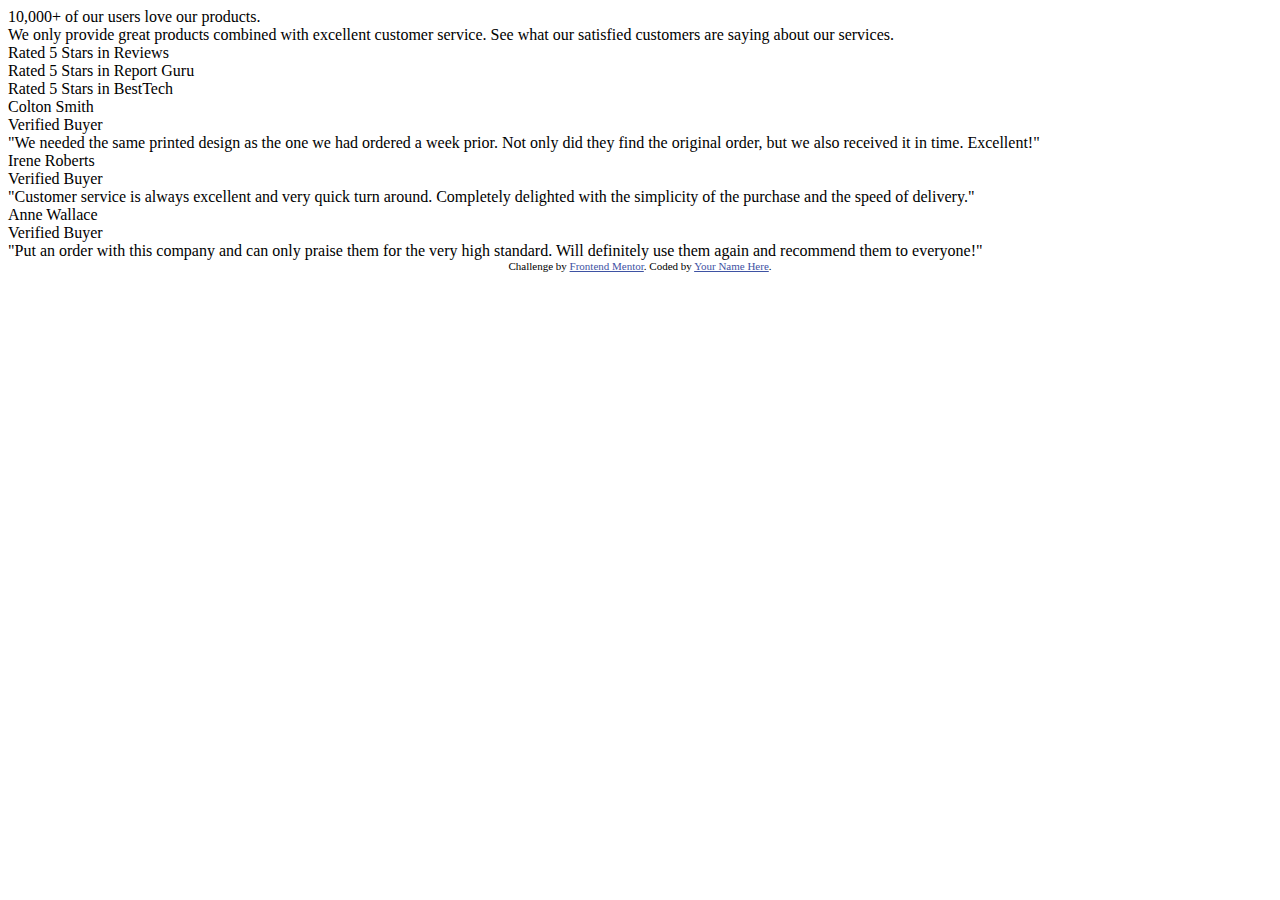
==== social-proof-section/index.html @ 5e395da5 "markup done" ====
<!DOCTYPE html>
<html lang="en">

<head>
  <meta charset="UTF-8" />
  <meta name="viewport" content="width=device-width, initial-scale=1.0" />
  <!-- displays site properly based on user's device -->

  <link rel="icon" type="image/png" sizes="32x32" href="./images/favicon-32x32.png" />
  <link rel="stylesheet" href="./main.css">

  <title>Frontend Mentor | Social proof section</title>

  <!-- Feel free to remove these styles or customise in your own stylesheet 👍 -->
  <style>
    .attribution {
      font-size: 11px;
      text-align: center;
    }

    .attribution a {
      color: hsl(228, 45%, 44%);
    }
  </style>
</head>

<body>
  <div class="promo-content">
    <div class='promo-heading'>10,000+ of our users love our products.</div>

    We only provide great products combined with excellent customer service.
    See what our satisfied customers are saying about our services.
  </div>
  <div class="rating">
    <div class="rated-text">Rated 5 Stars in Reviews</div>
    <div class="rated-text">Rated 5 Stars in Report Guru</div>
    <div class="rated-text">Rated 5 Stars in BestTech</div>
  </div>
  <div class="customer-reviews">
    <div class="customer-review">
      <div class="customer-name">Colton Smith</div>
      <div class="verified-buyer">Verified Buyer</div>
      <div class="review-content">"We needed the same printed design as the one we had ordered a week prior.
        Not only did they find the original order, but we also received it in time.
        Excellent!"</div>
    </div>
    <div class="customer-review">
      <div class="customer-name">Irene Roberts</div>
      <div class="verified-buyer">Verified Buyer</div>
      <div class="review-content">"Customer service is always excellent and very quick turn around. Completely
        delighted with the simplicity of the purchase and the speed of delivery."</div>
    </div>
    <div class="customer-review">
      <div class="customer-name">Anne Wallace</div>
      <div class="verified-buyer">Verified Buyer</div>
      <div class="review-content">"Put an order with this company and can only praise them for the very high
        standard. Will definitely use them again and recommend them to everyone!"</div>
    </div>
  </div>

  <div class="attribution">
    Challenge by
    <a href="https://www.frontendmentor.io?ref=challenge" target="_blank">Frontend Mentor</a>. Coded by <a href="#">Your
      Name Here</a>.
  </div>
</body>

</html>
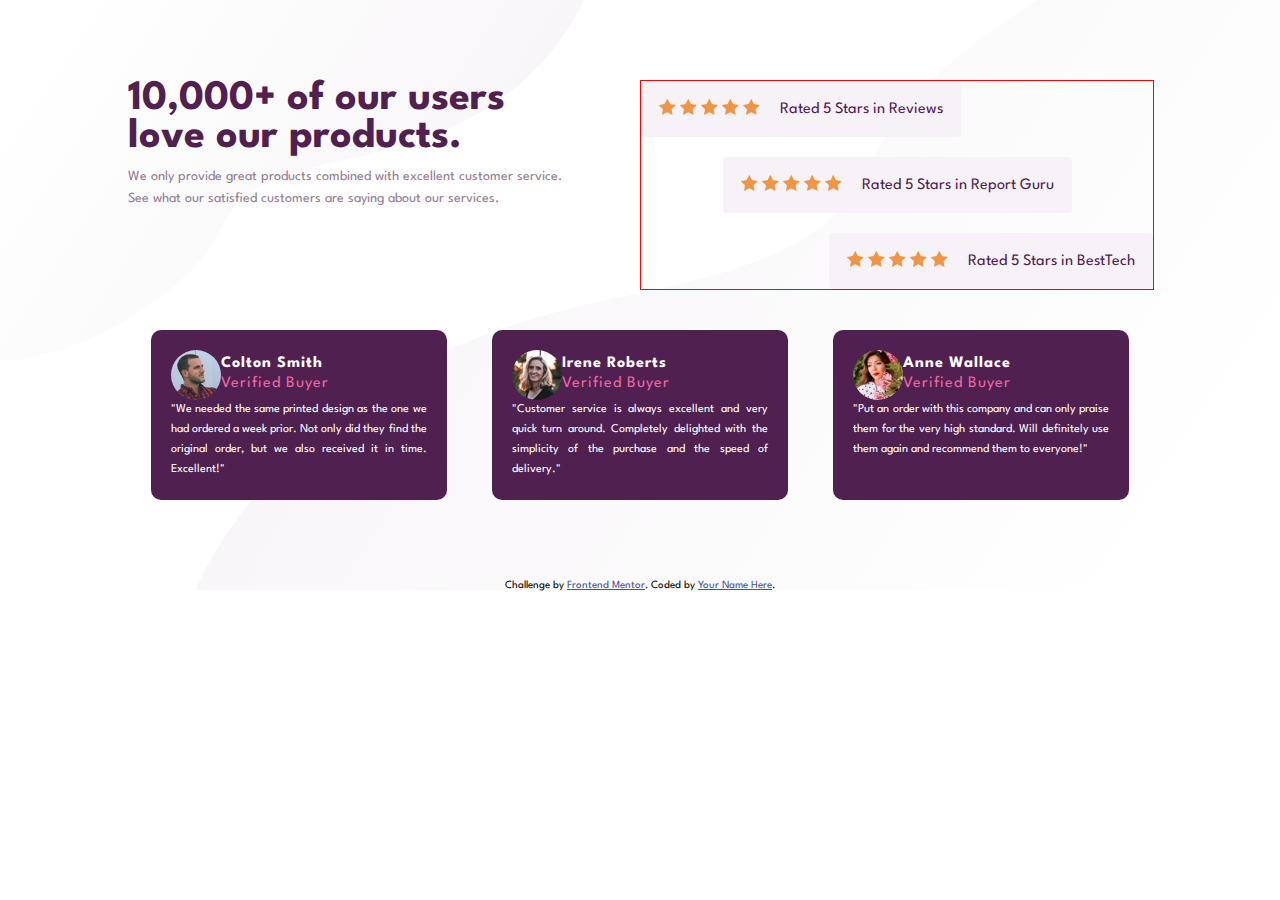
==== commit 8cd1e883: "css half done" ====
--- a/social-proof-section/index.html
+++ b/social-proof-section/index.html
@@ -25,36 +25,99 @@
 </head>
 
 <body>
-  <div class="promo-content">
-    <div class='promo-heading'>10,000+ of our users love our products.</div>
+  <div class="top-level">
+    <div class="top-half">
+      <div class="promo-content">
+        <div class="promo-content-inner">
+          <div>
+            <section>
+              <h1 class='promo-heading'>10,000+ of our users love our products.</h1>
 
-    We only provide great products combined with excellent customer service.
-    See what our satisfied customers are saying about our services.
-  </div>
-  <div class="rating">
-    <div class="rated-text">Rated 5 Stars in Reviews</div>
-    <div class="rated-text">Rated 5 Stars in Report Guru</div>
-    <div class="rated-text">Rated 5 Stars in BestTech</div>
-  </div>
-  <div class="customer-reviews">
-    <div class="customer-review">
-      <div class="customer-name">Colton Smith</div>
-      <div class="verified-buyer">Verified Buyer</div>
-      <div class="review-content">"We needed the same printed design as the one we had ordered a week prior.
-        Not only did they find the original order, but we also received it in time.
-        Excellent!"</div>
+              <p>We only provide great products combined with excellent customer service.
+                See what our satisfied customers are saying about our services.</p>
+            </section>
+          </div>
+        </div>
+      </div>
+      <div class="rating">
+        <div class="rated-text rated-1">
+          <div class="stars">
+            <img src="images/icon-star.svg" />
+            <img src="images/icon-star.svg" />
+            <img src="images/icon-star.svg" />
+            <img src="images/icon-star.svg" />
+            <img src="images/icon-star.svg" />
+          </div>
+          Rated 5 Stars in Reviews
+        </div>
+        <div class="rated-text rated-2">
+          <div class="stars">
+            <img src="images/icon-star.svg" />
+            <img src="images/icon-star.svg" />
+            <img src="images/icon-star.svg" />
+            <img src="images/icon-star.svg" />
+            <img src="images/icon-star.svg" />
+          </div>
+          Rated 5 Stars in Report Guru
+        </div>
+        <div class="rated-text rated-3">
+          <div class="stars">
+            <img src="images/icon-star.svg" />
+            <img src="images/icon-star.svg" />
+            <img src="images/icon-star.svg" />
+            <img src="images/icon-star.svg" />
+            <img src="images/icon-star.svg" />
+          </div>
+          Rated 5 Stars in BestTech
+        </div>
+      </div>
     </div>
-    <div class="customer-review">
-      <div class="customer-name">Irene Roberts</div>
-      <div class="verified-buyer">Verified Buyer</div>
-      <div class="review-content">"Customer service is always excellent and very quick turn around. Completely
-        delighted with the simplicity of the purchase and the speed of delivery."</div>
-    </div>
-    <div class="customer-review">
-      <div class="customer-name">Anne Wallace</div>
-      <div class="verified-buyer">Verified Buyer</div>
-      <div class="review-content">"Put an order with this company and can only praise them for the very high
-        standard. Will definitely use them again and recommend them to everyone!"</div>
+    <div class="bottom-half">
+      <div class="customer-reviews">
+
+        <div class="customer-review">
+          <div class="buyer-header">
+            <img src="./images/image-colton.jpg" class="buyer-img">
+            <div class="buyer-info">
+              <div class="customer-name">Colton Smith</div>
+              <div class="verified-buyer">Verified Buyer</div>
+            </div>
+          </div>
+          <div class="review-content">
+            "We needed the same printed design as the one we had ordered a week prior.
+            Not only did they find the original order, but we also received it in time.
+            Excellent!"
+          </div>
+        </div>
+
+        <div class="customer-review">
+          <div class="buyer-header">
+            <img src="./images/image-irene.jpg" class="buyer-img">
+            <div class="buyer-info">
+              <div class="customer-name">Irene Roberts</div>
+              <div class="verified-buyer">Verified Buyer</div>
+            </div>
+
+          </div>
+          <div class="review-content">
+            "Customer service is always excellent and very quick turn around. Completely
+            delighted with the simplicity of the purchase and the speed of delivery."
+          </div>
+        </div>
+        <div class="customer-review">
+          <div class="buyer-header">
+            <img src="./images/image-anne.jpg" class="buyer-img">
+            <div class="buyer-info">
+              <div class="customer-name">Anne Wallace</div>
+              <div class="verified-buyer">Verified Buyer</div>
+            </div>
+          </div>
+          <div class="review-content">
+            "Put an order with this company and can only praise them for the very high
+            standard. Will definitely use them again and recommend them to everyone!"
+          </div>
+        </div>
+      </div>
     </div>
   </div>
 
@@ -63,6 +126,7 @@
     <a href="https://www.frontendmentor.io?ref=challenge" target="_blank">Frontend Mentor</a>. Coded by <a href="#">Your
       Name Here</a>.
   </div>
+  </div>
 </body>
 
 </html>--- a/social-proof-section/main.css
+++ b/social-proof-section/main.css
@@ -0,0 +1,141 @@
+@import url("https://fonts.googleapis.com/css2?family=Spartan:wght@400;800&display=swap");
+
+* {
+    margin: 0;
+    padding: 0;
+} 
+
+body {
+  font-family: 'Spartan', sans-serif;
+  background: url("./images/bg-pattern-top-desktop.svg") top left, url("./images/bg-pattern-bottom-desktop.svg") bottom right;
+  background-repeat: no-repeat;
+
+}
+
+section h1{
+    font-size: 42px;
+    margin-bottom: 10px;
+    color: hsl(300, 43%, 22%);
+}
+
+section p{
+    font-size: 14px;
+    line-height: 22px;
+    color: hsl(303, 10%, 53%);
+}
+
+.top-level {
+    margin: 80px auto;
+    max-width: 1440px;
+    width: 80%;
+}
+
+.top-half {
+    display: flex;
+    justify-content: space-around;
+}
+
+
+.promo-content {
+    flex: 0 0 50%;
+    display: flex
+}
+
+.promo-content-inner {
+    flex-basis: 85%;
+}
+
+.promo-heading {
+    color: hsl(300, 43%, 22%);
+}
+
+.rating {
+    flex: 0 0 50%;
+    display: flex;
+    flex-direction: column;
+    justify-content: space-evenly;
+    align-items: center;
+    border: 1px solid red;
+}
+
+.rated-text {
+    
+    background-color: hsl(300, 24%, 96%);
+    color: hsl(300, 43%, 22%);
+    border-radius: 4px;
+    /* flex : 0 0 25%; */
+    display: flex;
+    align-items: center;
+    padding: 18px;
+    margin-bottom: 20px;
+    /* text-align: center;
+    vertical-align: middle; */
+}
+
+.rated-1 {
+    align-self: flex-start;
+}
+.rated-2 {
+    align-self: center;
+}
+.rated-3 {
+    align-self: flex-end;
+    margin-bottom: 0px;
+}
+
+.stars {
+    margin-right: 20px;
+}
+/* .star-icon {
+    content: url("./images/icon-star.svg");
+} */
+
+.buyer-info .customer-name{
+    font-weight: bold;
+    letter-spacing: 1px;
+    line-height: 28px;
+}
+.buyer-info .verified-buyer{
+    color: hsl(333, 80%, 67%);
+    letter-spacing: 1px;
+    line-height: 12px;
+}
+
+.review-content{
+    font-size: 12px;
+    line-height: 20px;
+    text-align: justify;
+}
+.bottom-half {
+    margin-top: 40px;
+}
+.buyer-header {
+    display: flex;
+}
+.buyer-img {
+    height: 50px;
+    border-radius: 999px;
+}
+.customer-reviews {
+    display: flex;
+    justify-content: space-around;
+    
+}
+
+.customer-review {
+    background-color: hsl(300, 43%, 22%);
+    border-radius: 10px;
+    flex-basis: 25%;
+    max-width: 30%;
+    padding: 20px;
+}
+.customer-name {
+    color: white;
+}
+.verified-buyer {
+    color: hsl(333, 80%, 67%)
+    ;
+}
+.review-content {
+    color: white;
+}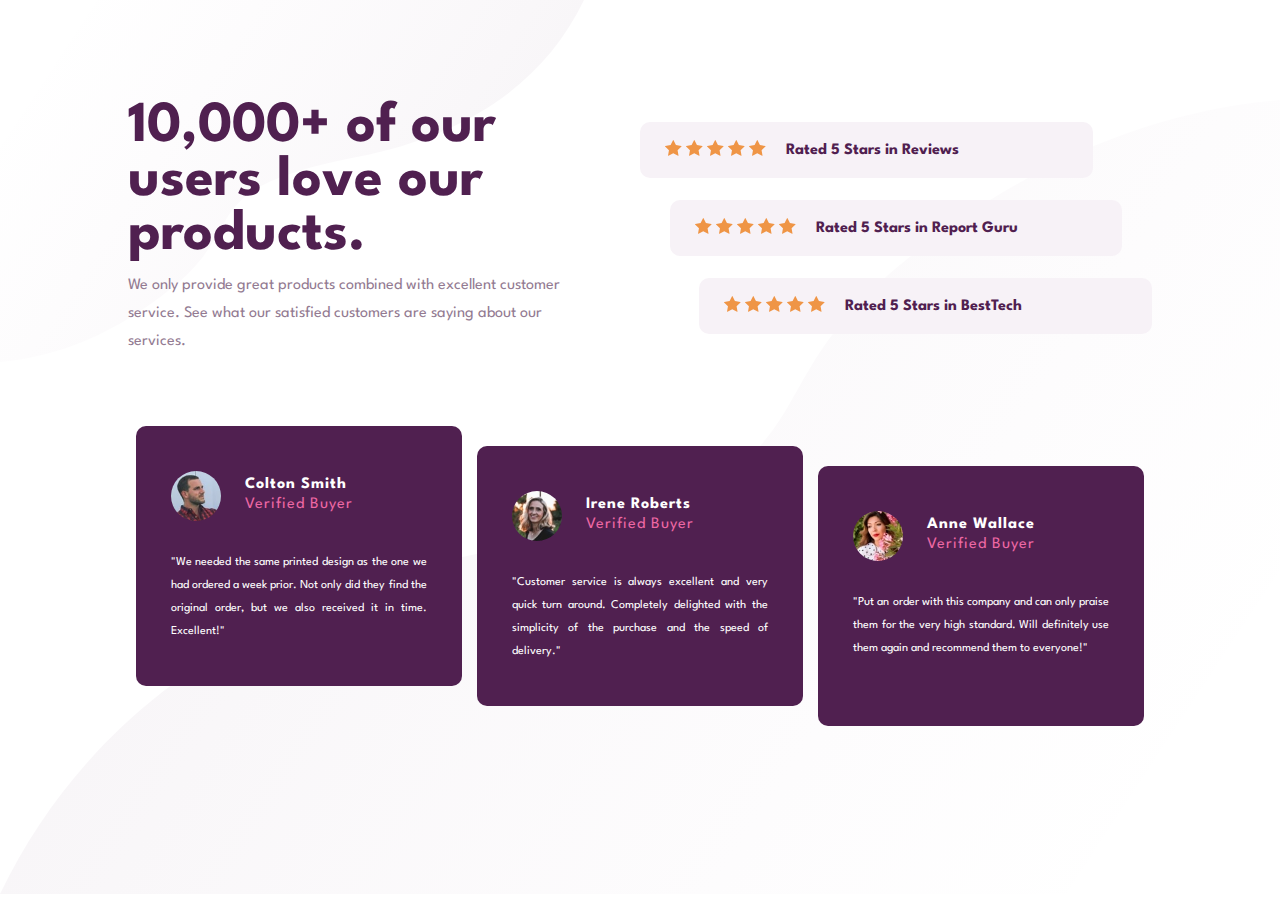
==== commit faf37936: "desktop done. starting mobile css" ====
--- a/social-proof-section/index.html
+++ b/social-proof-section/index.html
@@ -75,7 +75,7 @@
     <div class="bottom-half">
       <div class="customer-reviews">
 
-        <div class="customer-review">
+        <div class="customer-review review-1">
           <div class="buyer-header">
             <img src="./images/image-colton.jpg" class="buyer-img">
             <div class="buyer-info">
@@ -90,7 +90,7 @@
           </div>
         </div>
 
-        <div class="customer-review">
+        <div class="customer-review review-2">
           <div class="buyer-header">
             <img src="./images/image-irene.jpg" class="buyer-img">
             <div class="buyer-info">
@@ -104,7 +104,7 @@
             delighted with the simplicity of the purchase and the speed of delivery."
           </div>
         </div>
-        <div class="customer-review">
+        <div class="customer-review review-3">
           <div class="buyer-header">
             <img src="./images/image-anne.jpg" class="buyer-img">
             <div class="buyer-info">
@@ -121,11 +121,11 @@
     </div>
   </div>
 
-  <div class="attribution">
+  <!--div class="attribution">
     Challenge by
     <a href="https://www.frontendmentor.io?ref=challenge" target="_blank">Frontend Mentor</a>. Coded by <a href="#">Your
       Name Here</a>.
-  </div>
+  </div-->
   </div>
 </body>
 
--- a/social-proof-section/main.css
+++ b/social-proof-section/main.css
@@ -9,23 +9,24 @@
   font-family: 'Spartan', sans-serif;
   background: url("./images/bg-pattern-top-desktop.svg") top left, url("./images/bg-pattern-bottom-desktop.svg") bottom right;
   background-repeat: no-repeat;
-
+  background-position: left top, right 100px;
+  background-size: auto, cover;
 }
 
 section h1{
-    font-size: 42px;
+    font-size: 58px;
     margin-bottom: 10px;
     color: hsl(300, 43%, 22%);
 }
 
 section p{
-    font-size: 14px;
-    line-height: 22px;
+    font-size: 16px;
+    line-height: 28px;
     color: hsl(303, 10%, 53%);
 }
 
 .top-level {
-    margin: 80px auto;
+    margin: 100px auto 0px auto;
     max-width: 1440px;
     width: 80%;
 }
@@ -55,19 +56,20 @@
     flex-direction: column;
     justify-content: space-evenly;
     align-items: center;
-    border: 1px solid red;
+    /*border: 1px solid red;*/
 }
 
 .rated-text {
-    
+    width: 80%;
     background-color: hsl(300, 24%, 96%);
     color: hsl(300, 43%, 22%);
-    border-radius: 4px;
+    border-radius: 10px;
     /* flex : 0 0 25%; */
     display: flex;
     align-items: center;
     padding: 18px;
-    margin-bottom: 20px;
+    padding-left: 25px;
+    font-weight: 700;
     /* text-align: center;
     vertical-align: middle; */
 }
@@ -90,10 +92,16 @@
     content: url("./images/icon-star.svg");
 } */
 
+.buyer-info {
+    margin-left: 24px;
+}
+
 .buyer-info .customer-name{
     font-weight: bold;
     letter-spacing: 1px;
     line-height: 28px;
+    color: white;
+    font-weight: 500px;
 }
 .buyer-info .verified-buyer{
     color: hsl(333, 80%, 67%);
@@ -103,11 +111,12 @@
 
 .review-content{
     font-size: 12px;
-    line-height: 20px;
+    line-height: 23px;
     text-align: justify;
+    margin-top: 30px;
 }
 .bottom-half {
-    margin-top: 40px;
+    margin-top: 70px;
 }
 .buyer-header {
     display: flex;
@@ -127,11 +136,18 @@
     border-radius: 10px;
     flex-basis: 25%;
     max-width: 30%;
-    padding: 20px;
+    padding: 35px;
+    padding-top: 45px;
+    height: 180px;
 }
-.customer-name {
-    color: white;
+
+.review-2 {
+    margin-top: 20px;
 }
+.review-3 {
+    margin-top: 40px;
+}
+
 .verified-buyer {
     color: hsl(333, 80%, 67%)
     ;
